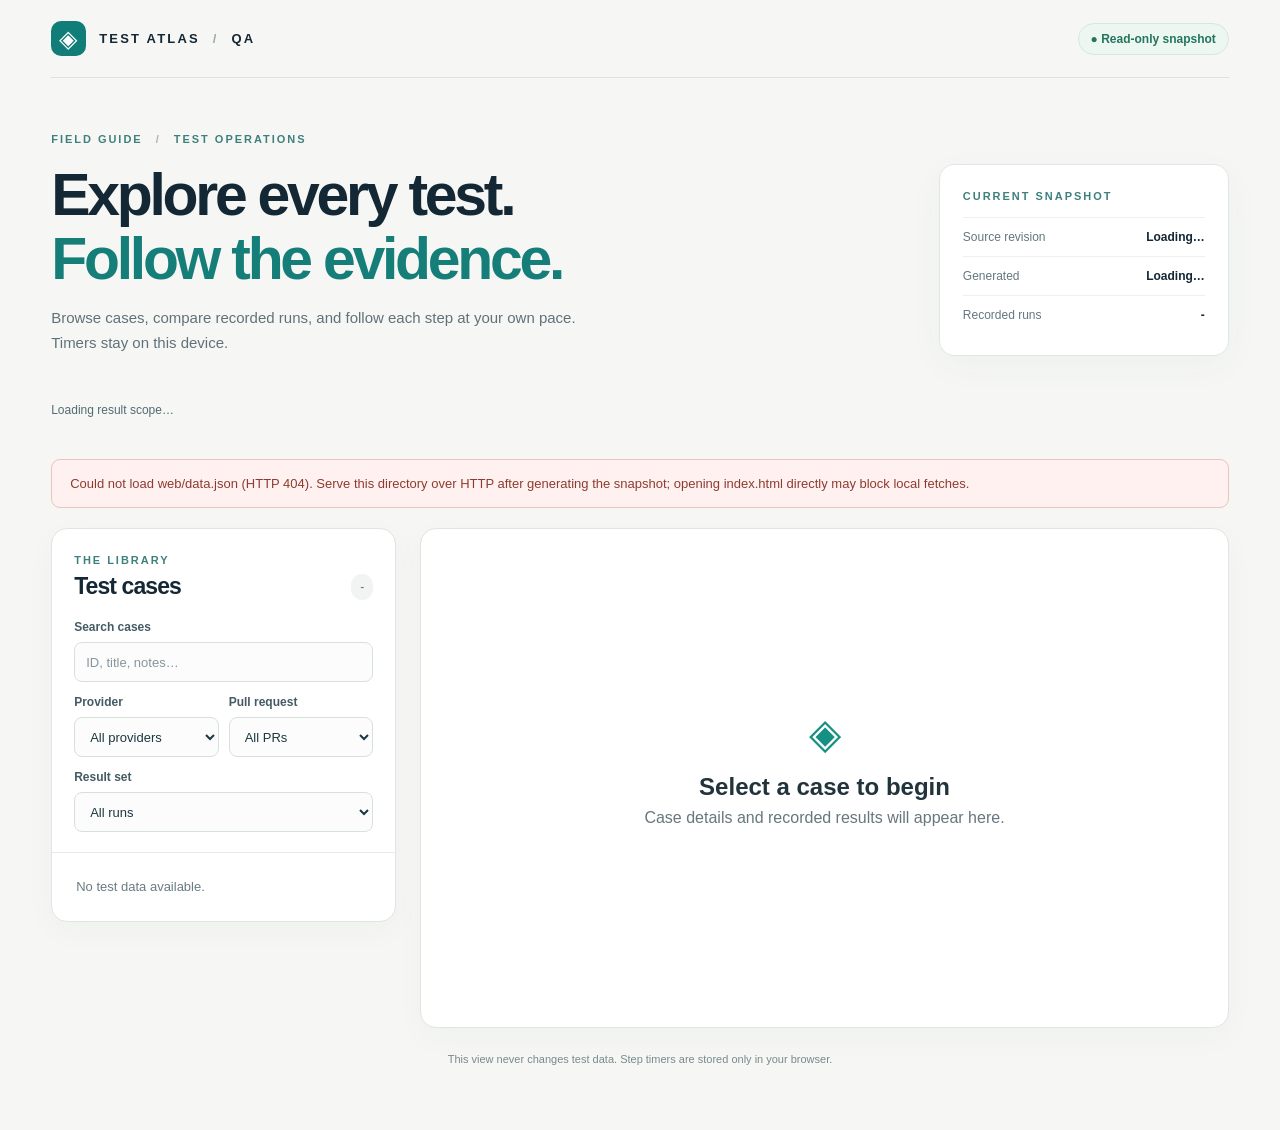
==== web/index.html @ 302cb07c "feat: establish Agent-Relay QA suite Add the Docker QA template, manual cases, static viewer, and ag" ====
<!doctype html>
<html lang="en">
  <head>
    <meta charset="utf-8" />
    <meta name="viewport" content="width=device-width, initial-scale=1" />
    <meta name="color-scheme" content="light" />
    <title>Test case explorer</title>
    <link rel="stylesheet" href="./style.css" />
    <script src="./app.js" defer></script>
  </head>
  <body>
    <div class="page-shell">
      <header class="site-header">
        <div class="brand"><span class="brand-icon" aria-hidden="true">◈</span><span>TEST ATLAS <span class="brand-separator">/</span> QA</span></div>
        <span class="read-only">● Read-only snapshot</span>
      </header>

      <main>
        <section class="hero" aria-labelledby="page-title">
          <div>
            <p class="eyebrow">FIELD GUIDE <span aria-hidden="true">/</span> TEST OPERATIONS</p>
            <h1 id="page-title">Explore every test.<br /><em>Follow the evidence.</em></h1>
            <p class="hero-description">Browse cases, compare recorded runs, and follow each step at your own pace. Timers stay on this device.</p>
          </div>
          <div class="snapshot-card" aria-label="Snapshot information">
            <span class="card-kicker">CURRENT SNAPSHOT</span>
            <dl>
              <div><dt>Source revision</dt><dd id="source-revision">Loading…</dd></div>
              <div><dt>Generated</dt><dd id="generated-at">Loading…</dd></div>
              <div><dt>Recorded runs</dt><dd id="run-count">-</dd></div>
            </dl>
          </div>
        </section>

        <p class="scope-note" id="result-scope" aria-live="polite">Loading result scope…</p>
        <section class="summary" aria-label="Status summary" id="summary"></section>

        <div id="load-error" class="load-error" role="alert" hidden></div>
        <div class="workspace">
          <aside class="sidebar" aria-labelledby="case-heading">
            <div class="sidebar-heading"><div><p class="eyebrow">THE LIBRARY</p><h2 id="case-heading">Test cases</h2></div><span id="case-count" class="count">-</span></div>
            <div class="filters">
              <label for="search">Search cases</label>
              <input id="search" type="search" placeholder="ID, title, notes…" autocomplete="off" />
              <div class="filter-row">
                <div><label for="provider">Provider</label><select id="provider"><option value="">All providers</option></select></div>
                <div><label for="pr">Pull request</label><select id="pr"><option value="">All PRs</option></select></div>
              </div>
              <label for="run">Result set</label>
              <select id="run"><option value="">All runs</option></select>
            </div>
            <div id="case-list" class="case-list" aria-label="Filtered test cases"><p class="placeholder">Loading test cases…</p></div>
          </aside>

          <article class="detail" id="detail" aria-label="Selected test case">
            <div class="detail-empty"><span aria-hidden="true">◈</span><h2>Select a case to begin</h2><p>Case details and recorded results will appear here.</p></div>
          </article>
        </div>
        <p class="page-note">This view never changes test data. Step timers are stored only in your browser.</p>
      </main>
    </div>
    <div class="sr-only" id="announcement" role="status" aria-live="polite"></div>
  </body>
</html>
---- web/style.css ----
:root {
  color-scheme: light;
  font-family: "Avenir Next", Avenir, "Segoe UI", sans-serif;
  color: #142735;
  background: #f6f7f4;
  font-synthesis: none;
}

* { box-sizing: border-box; }
body { margin: 0; min-width: 320px; }
button, input, select { font: inherit; }
button { cursor: pointer; }
button:disabled { cursor: default; opacity: .48; }
:focus-visible { outline: 3px solid #087c82; outline-offset: 3px; }
[hidden] { display: none !important; }

.page-shell { max-width: 1560px; margin: auto; padding: 0 clamp(20px, 4vw, 72px) 40px; }
.site-header { height: 78px; display: flex; align-items: center; justify-content: space-between; border-bottom: 1px solid #dbe2df; gap: 16px; }
.brand { display: flex; align-items: center; gap: 13px; font-size: 13px; font-weight: 800; letter-spacing: .17em; white-space: nowrap; }
.brand-icon { width: 35px; height: 35px; display: grid; place-items: center; border-radius: 10px; color: white; background: #117d78; font-size: 24px; font-weight: 400; line-height: 1; }
.brand-separator { margin: 0 7px; color: #99a9a9; }
.read-only { border: 1px solid #d5e8df; border-radius: 50px; padding: 8px 12px; color: #24755e; background: #edf7f1; font-size: 12px; font-weight: 700; white-space: nowrap; }

.hero { display: grid; grid-template-columns: minmax(0, 1fr) 290px; align-items: end; gap: 40px; padding: 55px 0 45px; }
.eyebrow, .card-kicker { margin: 0; color: #3e807e; font-size: 11px; font-weight: 800; letter-spacing: .18em; text-transform: uppercase; }
.hero .eyebrow span { margin: 0 8px; color: #a6b7b0; }
h1, h2, h3, h4, p { overflow-wrap: anywhere; }
h1 { margin: 18px 0 15px; font-size: clamp(38px, 4.6vw, 66px); letter-spacing: -.055em; line-height: 1.09; font-weight: 750; }
h1 em { color: #167e78; font-style: normal; }
.hero-description { max-width: 540px; margin: 0; color: #60717a; line-height: 1.65; font-size: 15px; }
.snapshot-card { padding: 21px 23px; background: white; border: 1px solid #e0e7e3; border-radius: 15px; box-shadow: 0 10px 35px #1f474a0a; }
.snapshot-card dl { margin: 13px 0 0; }
.snapshot-card dl > div { display: flex; justify-content: space-between; gap: 12px; padding: 12px 0; border-top: 1px solid #edf0ef; }
.snapshot-card dt { color: #647780; font-size: 12px; }
.snapshot-card dd { margin: 0; max-width: 160px; overflow-wrap: anywhere; text-align: right; font-size: 12px; font-weight: 700; }

.scope-note { margin: 0 0 12px; color: #526b72; font-size: 12px; line-height: 1.5; }
.summary { display: grid; grid-template-columns: repeat(auto-fit, minmax(145px, 1fr)); gap: 12px; margin-bottom: 28px; }
.summary-tile { display: flex; flex-direction: column; min-height: 89px; justify-content: space-between; padding: 15px 18px; border: 1px solid #e1e7e3; border-radius: 12px; background: white; }
.summary-label { color: #64747c; font-size: 12px; font-weight: 700; }
.summary-number { font-size: 26px; line-height: 1; font-variant-numeric: tabular-nums; }
.summary-pass .summary-number { color: #147b57; }
.summary-fail .summary-number { color: #bd493e; }
.summary-partial .summary-number { color: #8a641b; }
.summary-history .summary-number { color: #147c79; }
.summary-blocked .summary-number { color: #a46a1c; }
.summary-not-in-build .summary-number { color: #67768e; }
.summary-unrecorded .summary-number { color: #67737a; }

.workspace { display: grid; grid-template-columns: minmax(280px, 345px) minmax(0, 1fr); align-items: start; gap: 24px; }
.sidebar, .detail { border: 1px solid #dee6e1; border-radius: 16px; background: white; box-shadow: 0 9px 32px #1f474a08; }
.sidebar { overflow: hidden; }
.sidebar-heading { display: flex; align-items: end; justify-content: space-between; gap: 12px; padding: 25px 22px 20px; }
.sidebar h2 { margin: 7px 0 0; font-size: 23px; letter-spacing: -.04em; }
.count { font-size: 12px; color: #5d7075; background: #f1f4f3; border-radius: 20px; padding: 6px 9px; white-space: nowrap; }
.filters { display: grid; gap: 8px; padding: 0 22px 20px; }
.filters label { color: #445b64; font-size: 12px; font-weight: 700; }
.filters input, .filters select { width: 100%; min-width: 0; height: 40px; padding: 0 11px; border: 1px solid #d7e1dc; border-radius: 8px; background: #fbfcfb; color: #1c3840; font-size: 13px; }
.filters input::placeholder { color: #87969c; }
.filter-row { display: grid; grid-template-columns: repeat(2, minmax(0, 1fr)); gap: 10px; margin: 5px 0; }
.filter-row > div { display: grid; gap: 8px; min-width: 0; }
.case-list { max-height: min(680px, 80vh); overflow: auto; border-top: 1px solid #e6ebe8; }
.case-item { width: 100%; display: grid; gap: 8px; padding: 18px 22px; border: 0; border-bottom: 1px solid #edf0ef; background: white; text-align: left; color: inherit; transition: background-color .15s ease; }
.case-item:hover { background: #f5faf7; }
.case-item[aria-pressed="true"] { background: #ecf7f3; box-shadow: inset 3px 0 #128276; }
.case-item-top { display: flex; justify-content: space-between; align-items: center; gap: 8px; }
.case-id { color: #168179; font-size: 11px; font-weight: 800; letter-spacing: .11em; }
.case-title { font-size: 14px; font-weight: 750; line-height: 1.35; }
.case-meta { color: #708086; font-size: 11px; line-height: 1.4; }
.badge { display: inline-flex; align-items: center; flex: none; width: fit-content; padding: 5px 8px; border-radius: 5px; font-size: 10px; font-weight: 800; line-height: 1.2; white-space: nowrap; }
.badge-pass { color: #166d4b; background: #e1f4e9; }
.badge-fail { color: #a64037; background: #fbeae6; }
.badge-blocked { color: #8d5b13; background: #fcf1d9; }
.badge-not-in-build { color: #566684; background: #edf0f8; }
.badge-partial { color: #805b18; background: #fcf1dc; }
.badge-history { color: #126f70; background: #e4f3f1; }
.badge-unrecorded { color: #64747c; background: #edf0f0; }
.placeholder { margin: 0; padding: 24px; color: #697c83; font-size: 13px; line-height: 1.5; }

.detail { min-height: 500px; padding: clamp(22px, 3vw, 42px); }
.detail-empty { display: grid; justify-items: center; align-content: center; min-height: 400px; text-align: center; color: #66777d; }
.detail-empty span { color: #159083; font-size: 42px; }
.detail-empty h2 { margin: 15px 0 0; color: #21343c; }
.detail-empty p { margin: 8px 0 0; }
.detail-top { display: flex; justify-content: space-between; align-items: center; gap: 12px; }
.detail-header h2 { margin: 14px 0 18px; font-size: clamp(28px, 3vw, 41px); line-height: 1.17; letter-spacing: -.04em; }
.coverage-note { margin: 13px 0 0; color: #647780; font-size: 12px; }
.pills { display: flex; flex-wrap: wrap; gap: 7px; }
.pill { padding: 7px 10px; border: 1px solid #dfe8e4; border-radius: 6px; background: #f8faf9; color: #49616a; font-size: 11px; font-weight: 700; }
.detail-section { margin-top: 35px; padding-top: 32px; border-top: 1px solid #e8edeb; }
.section-heading { margin-bottom: 20px; }
.section-heading h3 { margin: 7px 0 0; font-size: 21px; letter-spacing: -.03em; }
.fields { display: grid; gap: 15px; margin: 0; }
.field { min-width: 0; }
.field-label { margin-bottom: 5px; color: #687c81; font-size: 11px; font-weight: 750; text-transform: uppercase; letter-spacing: .07em; }
.field-value { margin: 0; color: #203740; font-size: 13px; line-height: 1.6; white-space: pre-wrap; overflow-wrap: anywhere; }
.code-value { padding: 12px 14px; border: 1px solid #e6ebea; border-radius: 8px; background: #f7f9f8; font-family: ui-monospace, SFMono-Regular, Consolas, monospace; font-size: 12px; }
.variant { padding: 22px; margin-top: 16px; border: 1px solid #dfe8e4; border-radius: 12px; }
.variant-heading { display: flex; justify-content: space-between; align-items: start; gap: 16px; }
.variant-heading h4 { margin: 7px 0 9px; font-size: 18px; letter-spacing: -.025em; }
.button { padding: 9px 12px; border-radius: 7px; border: 1px solid transparent; font-size: 11px; font-weight: 800; line-height: 1.25; }
.button-outline { color: #15796e; background: #f3faf7; border-color: #cce7dd; }
.button-outline:hover:not(:disabled) { background: #e5f5ee; }
.button-primary { color: white; background: #157e75; }
.button-primary:hover:not(:disabled) { background: #0c625b; }
.button-quiet { color: #4a656b; background: #edf1ef; }
.button-quiet:hover:not(:disabled) { background: #e0e9e5; }
.steps { list-style: none; margin: 18px 0 0; padding: 0; }
.step { padding: 19px 0; border-top: 1px solid #e9eeeb; }
.step-heading { display: flex; align-items: start; gap: 11px; }
.step-number { display: grid; place-items: center; flex: none; width: 23px; height: 23px; border-radius: 6px; background: #e5f3ee; color: #127467; font-size: 11px; font-weight: 800; }
.step-action { padding-top: 2px; font-size: 13px; font-weight: 750; line-height: 1.55; white-space: pre-wrap; }
.step-fields { display: grid; grid-template-columns: repeat(3, minmax(0, 1fr)); gap: 13px; margin: 15px 0 0 34px; }
.step-fields .field:nth-child(n+4) { grid-column: 1 / -1; }
.timer { display: flex; align-items: center; flex-wrap: wrap; gap: 8px; margin: 16px 0 0 34px; }
.timer-readout { font-size: 12px; font-weight: 750; color: #227569; font-variant-numeric: tabular-nums; }
.timer-started { flex-basis: 100%; font-size: 11px; color: #687a80; }
.cleanup { padding: 14px 16px; border-radius: 8px; background: #f5f8f6; font-size: 12px; }
.cleanup strong { color: #28756d; }
.cleanup p { margin: 6px 0 0; white-space: pre-wrap; line-height: 1.6; }
.result-card { margin: 12px 0; padding: 18px; border: 1px solid #e1e8e5; border-radius: 10px; }
.result-heading { display: flex; align-items: center; justify-content: space-between; gap: 12px; padding-bottom: 14px; border-bottom: 1px solid #edf0ee; font-size: 12px; overflow-wrap: anywhere; }
.result-fields { margin-top: 14px; }
.evidence-links { display: grid; gap: 5px; }
.evidence-links a { width: fit-content; color: #116d70; text-decoration: underline; text-underline-offset: 2px; }
.evidence-links a:hover { color: #084b50; }
.run-coverage { padding: 16px; border-radius: 10px; background: #f6f9f7; }
.run-coverage h4 { margin: 0 0 10px; font-size: 13px; }
.run-coverage-row { display: flex; flex-wrap: wrap; align-items: center; gap: 9px 16px; padding: 10px 0; border-top: 1px solid #e4ebe7; font-size: 12px; overflow-wrap: anywhere; }
.run-coverage-row > :first-child { flex: 1 1 170px; font-weight: 700; }
.coverage-count { color: #60757b; }
.manifest { margin-top: 16px; padding: 13px 16px; border: 1px solid #e1e8e5; border-radius: 8px; font-size: 12px; }
.manifest summary { cursor: pointer; font-weight: 750; }
.manifest pre { overflow: auto; margin: 14px 0 0; white-space: pre-wrap; overflow-wrap: anywhere; font-size: 11px; }
.muted { color: #687a80; font-size: 13px; line-height: 1.6; }
.load-error { padding: 14px 18px; margin: 0 0 20px; border: 1px solid #edc3bb; border-radius: 9px; background: #fff1ef; color: #8e3b31; font-size: 13px; line-height: 1.5; overflow-wrap: anywhere; }
.page-note { padding: 14px 0; color: #78898b; font-size: 11px; text-align: center; }
.sr-only { position: absolute; width: 1px; height: 1px; padding: 0; margin: -1px; overflow: hidden; clip: rect(0, 0, 0, 0); white-space: nowrap; border: 0; }

@media (max-width: 900px) {
  .workspace { grid-template-columns: minmax(230px, 300px) minmax(0, 1fr); gap: 14px; }
  .detail { padding: 24px; }
  .variant { padding: 16px; }
  .variant-heading { flex-wrap: wrap; }
}
@media (max-width: 680px) {
  .site-header { height: 66px; }
  .read-only { font-size: 10px; padding: 7px 9px; }
  .hero { display: block; padding: 35px 0 25px; }
  .snapshot-card { margin-top: 25px; }
  .summary { grid-template-columns: repeat(2, minmax(0, 1fr)); gap: 8px; }
  .summary-tile { min-height: 75px; padding: 12px; }
  .workspace { display: block; }
  .sidebar { margin-bottom: 18px; }
  .case-list { max-height: 310px; }
  .detail { min-height: 250px; }
  .step-fields { grid-template-columns: repeat(2, minmax(0, 1fr)); }
  .step-fields .field:nth-child(n+4) { grid-column: 1 / -1; }
}
@media (max-width: 400px) {
  .brand { font-size: 11px; letter-spacing: .09em; }
  .read-only { display: none; }
  .step-fields { grid-template-columns: 1fr; }
  .step-fields .field:nth-child(n+4) { grid-column: auto; }
}
@media (prefers-reduced-motion: reduce) { .case-item { transition: none; } }
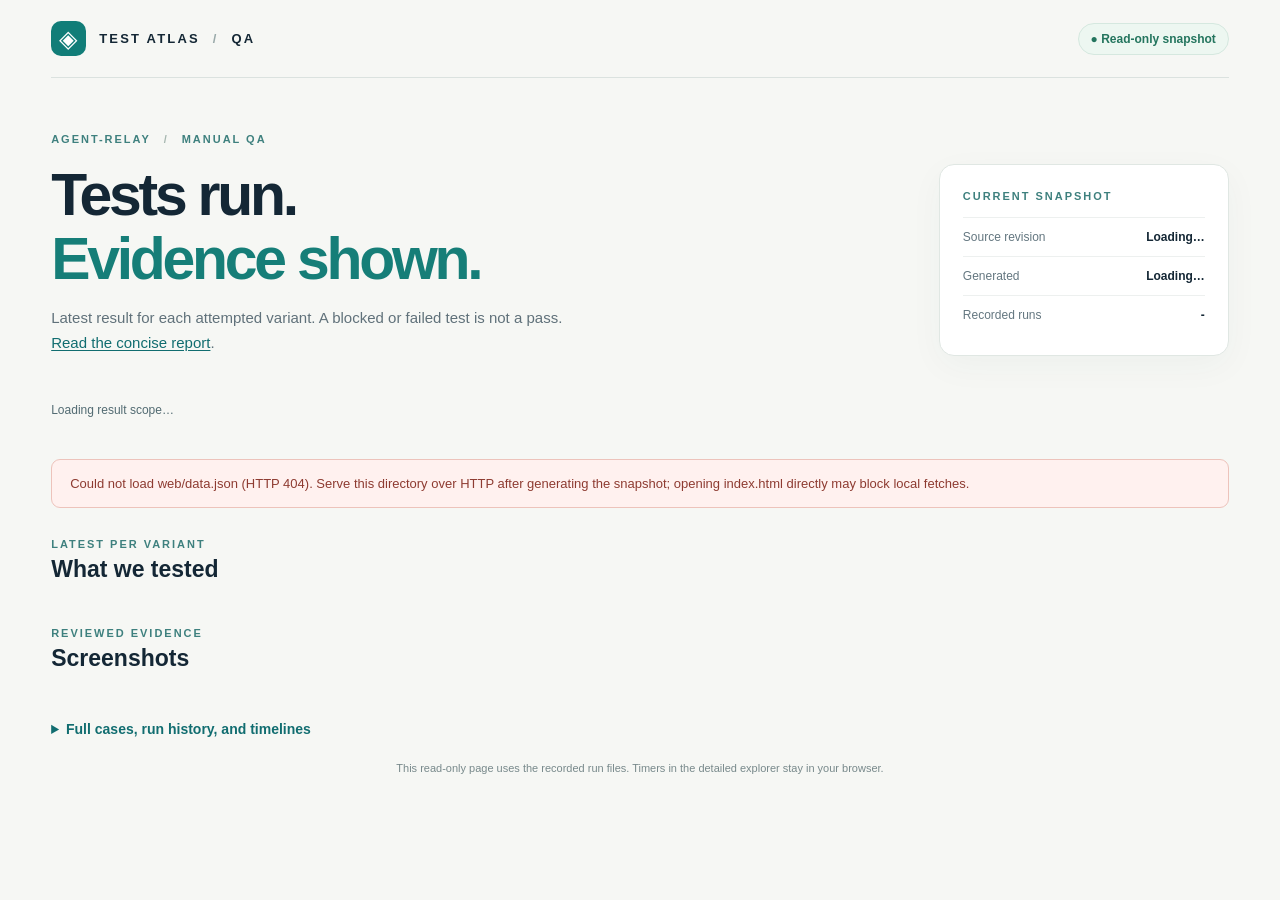
==== commit fd4bc1f4: "feat: summarize QA runs on Pages Coder Agents generated this concise report and read-only results vi" ====
--- a/web/index.html
+++ b/web/index.html
@@ -4,7 +4,7 @@
     <meta charset="utf-8" />
     <meta name="viewport" content="width=device-width, initial-scale=1" />
     <meta name="color-scheme" content="light" />
-    <title>Test case explorer</title>
+    <title>Agent-Relay QA results</title>
     <link rel="stylesheet" href="./style.css" />
     <script src="./app.js" defer></script>
   </head>
@@ -18,9 +18,9 @@
       <main>
         <section class="hero" aria-labelledby="page-title">
           <div>
-            <p class="eyebrow">FIELD GUIDE <span aria-hidden="true">/</span> TEST OPERATIONS</p>
-            <h1 id="page-title">Explore every test.<br /><em>Follow the evidence.</em></h1>
-            <p class="hero-description">Browse cases, compare recorded runs, and follow each step at your own pace. Timers stay on this device.</p>
+            <p class="eyebrow">AGENT-RELAY <span aria-hidden="true">/</span> MANUAL QA</p>
+            <h1 id="page-title">Tests run.<br /><em>Evidence shown.</em></h1>
+            <p class="hero-description">Latest result for each attempted variant. A blocked or failed test is not a pass. <a href="https://github.com/Emyrk/throw-away-qa/blob/main/RESULTS.md">Read the concise report</a>.</p>
           </div>
           <div class="snapshot-card" aria-label="Snapshot information">
             <span class="card-kicker">CURRENT SNAPSHOT</span>
@@ -34,29 +34,39 @@
 
         <p class="scope-note" id="result-scope" aria-live="polite">Loading result scope…</p>
         <section class="summary" aria-label="Status summary" id="summary"></section>
+        <div id="load-error" class="load-error" role="alert" hidden></div>
+        <section class="recent-results" aria-labelledby="recent-heading">
+          <div class="section-heading"><p class="eyebrow">LATEST PER VARIANT</p><h2 id="recent-heading">What we tested</h2></div>
+          <div id="recent-list" class="recent-list"></div>
+        </section>
+        <section class="screenshots" aria-labelledby="screenshots-heading">
+          <div class="section-heading"><p class="eyebrow">REVIEWED EVIDENCE</p><h2 id="screenshots-heading">Screenshots</h2></div>
+          <div id="screenshot-list" class="screenshot-list"></div>
+        </section>
+        <details class="explorer" id="explorer">
+          <summary>Full cases, run history, and timelines</summary>
+          <div class="workspace">
+            <aside class="sidebar" aria-labelledby="case-heading">
+              <div class="sidebar-heading"><div><p class="eyebrow">THE LIBRARY</p><h2 id="case-heading">Test cases</h2></div><span id="case-count" class="count">-</span></div>
+              <div class="filters">
+                <label for="search">Search cases</label>
+                <input id="search" type="search" placeholder="ID, title, notes…" autocomplete="off" />
+                <div class="filter-row">
+                  <div><label for="provider">Provider</label><select id="provider"><option value="">All providers</option></select></div>
+                  <div><label for="pr">Pull request</label><select id="pr"><option value="">All PRs</option></select></div>
+                </div>
+                <label for="run">Result set</label>
+                <select id="run"><option value="">All runs</option></select>
+              </div>
+              <div id="case-list" class="case-list" aria-label="Filtered test cases"><p class="placeholder">Loading test cases…</p></div>
+            </aside>
 
-        <div id="load-error" class="load-error" role="alert" hidden></div>
-        <div class="workspace">
-          <aside class="sidebar" aria-labelledby="case-heading">
-            <div class="sidebar-heading"><div><p class="eyebrow">THE LIBRARY</p><h2 id="case-heading">Test cases</h2></div><span id="case-count" class="count">-</span></div>
-            <div class="filters">
-              <label for="search">Search cases</label>
-              <input id="search" type="search" placeholder="ID, title, notes…" autocomplete="off" />
-              <div class="filter-row">
-                <div><label for="provider">Provider</label><select id="provider"><option value="">All providers</option></select></div>
-                <div><label for="pr">Pull request</label><select id="pr"><option value="">All PRs</option></select></div>
-              </div>
-              <label for="run">Result set</label>
-              <select id="run"><option value="">All runs</option></select>
-            </div>
-            <div id="case-list" class="case-list" aria-label="Filtered test cases"><p class="placeholder">Loading test cases…</p></div>
-          </aside>
-
-          <article class="detail" id="detail" aria-label="Selected test case">
-            <div class="detail-empty"><span aria-hidden="true">◈</span><h2>Select a case to begin</h2><p>Case details and recorded results will appear here.</p></div>
-          </article>
-        </div>
-        <p class="page-note">This view never changes test data. Step timers are stored only in your browser.</p>
+            <article class="detail" id="detail" aria-label="Selected test case">
+              <div class="detail-empty"><span aria-hidden="true">◈</span><h2>Select a case to begin</h2><p>Case details and recorded results will appear here.</p></div>
+            </article>
+          </div>
+        </details>
+        <p class="page-note">This read-only page uses the recorded run files. Timers in the detailed explorer stay in your browser.</p>
       </main>
     </div>
     <div class="sr-only" id="announcement" role="status" aria-live="polite"></div>
--- a/web/style.css
+++ b/web/style.css
@@ -28,6 +28,7 @@
 h1 { margin: 18px 0 15px; font-size: clamp(38px, 4.6vw, 66px); letter-spacing: -.055em; line-height: 1.09; font-weight: 750; }
 h1 em { color: #167e78; font-style: normal; }
 .hero-description { max-width: 540px; margin: 0; color: #60717a; line-height: 1.65; font-size: 15px; }
+.hero-description a { color: #116d70; text-underline-offset: 2px; }
 .snapshot-card { padding: 21px 23px; background: white; border: 1px solid #e0e7e3; border-radius: 15px; box-shadow: 0 10px 35px #1f474a0a; }
 .snapshot-card dl { margin: 13px 0 0; }
 .snapshot-card dl > div { display: flex; justify-content: space-between; gap: 12px; padding: 12px 0; border-top: 1px solid #edf0ef; }
@@ -36,6 +37,23 @@
 
 .scope-note { margin: 0 0 12px; color: #526b72; font-size: 12px; line-height: 1.5; }
 .summary { display: grid; grid-template-columns: repeat(auto-fit, minmax(145px, 1fr)); gap: 12px; margin-bottom: 28px; }
+.recent-results, .screenshots { margin: 30px 0; }
+.recent-results .section-heading, .screenshots .section-heading { margin-bottom: 14px; }
+.recent-results h2, .screenshots h2 { margin: 6px 0 0; font-size: 23px; }
+.recent-list { display: grid; grid-template-columns: repeat(auto-fit, minmax(280px, 1fr)); gap: 8px; }
+.recent-result { display: flex; flex-wrap: wrap; align-items: center; justify-content: space-between; gap: 5px 12px; min-height: 55px; padding: 12px 14px; border: 1px solid #e1e7e3; border-radius: 8px; background: white; color: inherit; text-align: left; }
+.recent-result:hover { background: #f5faf7; }
+.recent-title { font-size: 13px; font-weight: 750; }
+.recent-note { flex-basis: 100%; color: #526970; font-size: 11px; line-height: 1.45; }
+.screenshot-list { display: grid; grid-template-columns: repeat(auto-fit, minmax(280px, 1fr)); gap: 12px; }
+.screenshot { display: grid; align-content: start; gap: 9px; margin: 0; padding: 12px; border: 1px solid #e1e7e3; border-radius: 8px; background: white; }
+.screenshot a { display: block; }
+.screenshot img { display: block; width: 100%; height: auto; border-radius: 4px; }
+.screenshot figcaption, .screenshot-note { margin: 0; color: #526970; font-size: 12px; }
+.screenshot-note { grid-column: 1 / -1; }
+.explorer { margin: 35px 0 0; }
+.explorer > summary { width: fit-content; margin-bottom: 18px; color: #116d70; font-size: 14px; font-weight: 750; cursor: pointer; }
+.explorer:not([open]) > summary { margin-bottom: 0; }
 .summary-tile { display: flex; flex-direction: column; min-height: 89px; justify-content: space-between; padding: 15px 18px; border: 1px solid #e1e7e3; border-radius: 12px; background: white; }
 .summary-label { color: #64747c; font-size: 12px; font-weight: 700; }
 .summary-number { font-size: 26px; line-height: 1; font-variant-numeric: tabular-nums; }
@@ -66,6 +84,7 @@
 .case-item-top { display: flex; justify-content: space-between; align-items: center; gap: 8px; }
 .case-id { color: #168179; font-size: 11px; font-weight: 800; letter-spacing: .11em; }
 .case-title { font-size: 14px; font-weight: 750; line-height: 1.35; }
+.case-summary { color: #526970; font-size: 12px; line-height: 1.5; }
 .case-meta { color: #708086; font-size: 11px; line-height: 1.4; }
 .badge { display: inline-flex; align-items: center; flex: none; width: fit-content; padding: 5px 8px; border-radius: 5px; font-size: 10px; font-weight: 800; line-height: 1.2; white-space: nowrap; }
 .badge-pass { color: #166d4b; background: #e1f4e9; }
@@ -83,7 +102,8 @@
 .detail-empty h2 { margin: 15px 0 0; color: #21343c; }
 .detail-empty p { margin: 8px 0 0; }
 .detail-top { display: flex; justify-content: space-between; align-items: center; gap: 12px; }
-.detail-header h2 { margin: 14px 0 18px; font-size: clamp(28px, 3vw, 41px); line-height: 1.17; letter-spacing: -.04em; }
+.detail-header h2 { margin: 14px 0 10px; font-size: clamp(28px, 3vw, 41px); line-height: 1.17; letter-spacing: -.04em; }
+.case-description { margin: 0 0 18px; max-width: 70ch; color: #526970; font-size: 14px; line-height: 1.55; }
 .coverage-note { margin: 13px 0 0; color: #647780; font-size: 12px; }
 .pills { display: flex; flex-wrap: wrap; gap: 7px; }
 .pill { padding: 7px 10px; border: 1px solid #dfe8e4; border-radius: 6px; background: #f8faf9; color: #49616a; font-size: 11px; font-weight: 700; }
@@ -98,6 +118,7 @@
 .variant { padding: 22px; margin-top: 16px; border: 1px solid #dfe8e4; border-radius: 12px; }
 .variant-heading { display: flex; justify-content: space-between; align-items: start; gap: 16px; }
 .variant-heading h4 { margin: 7px 0 9px; font-size: 18px; letter-spacing: -.025em; }
+.variant-summary { max-width: 68ch; margin: 0 0 10px; color: #526970; font-size: 13px; line-height: 1.55; }
 .button { padding: 9px 12px; border-radius: 7px; border: 1px solid transparent; font-size: 11px; font-weight: 800; line-height: 1.25; }
 .button-outline { color: #15796e; background: #f3faf7; border-color: #cce7dd; }
 .button-outline:hover:not(:disabled) { background: #e5f5ee; }
@@ -132,6 +153,17 @@
 .manifest { margin-top: 16px; padding: 13px 16px; border: 1px solid #e1e8e5; border-radius: 8px; font-size: 12px; }
 .manifest summary { cursor: pointer; font-weight: 750; }
 .manifest pre { overflow: auto; margin: 14px 0 0; white-space: pre-wrap; overflow-wrap: anywhere; font-size: 11px; }
+.event-timeline { margin-top: 18px; padding-top: 16px; border-top: 1px solid #e4ebe7; }
+.event-timeline h4 { margin: 0 0 14px; font-size: 13px; }
+.event-list { list-style: none; margin: 0; padding: 0 0 0 17px; border-left: 2px solid #d2e8df; }
+.event-item { position: relative; padding: 0 0 16px 17px; }
+.event-item:last-child { padding-bottom: 0; }
+.event-item::before { content: ""; position: absolute; left: -23px; top: 4px; width: 9px; height: 9px; border-radius: 50%; background: #138076; }
+.event-heading { display: flex; flex-wrap: wrap; align-items: baseline; gap: 6px 12px; }
+.event-time { color: #175d59; font: 700 11px ui-monospace, SFMono-Regular, Consolas, monospace; overflow-wrap: anywhere; }
+.event-kind { color: #203740; font-size: 12px; text-transform: capitalize; }
+.event-summary { margin: 5px 0; color: #203740; font-size: 12px; line-height: 1.5; }
+.event-meta, .event-recorded { margin: 3px 0 0; color: #63787d; font-size: 11px; line-height: 1.4; overflow-wrap: anywhere; }
 .muted { color: #687a80; font-size: 13px; line-height: 1.6; }
 .load-error { padding: 14px 18px; margin: 0 0 20px; border: 1px solid #edc3bb; border-radius: 9px; background: #fff1ef; color: #8e3b31; font-size: 13px; line-height: 1.5; overflow-wrap: anywhere; }
 .page-note { padding: 14px 0; color: #78898b; font-size: 11px; text-align: center; }
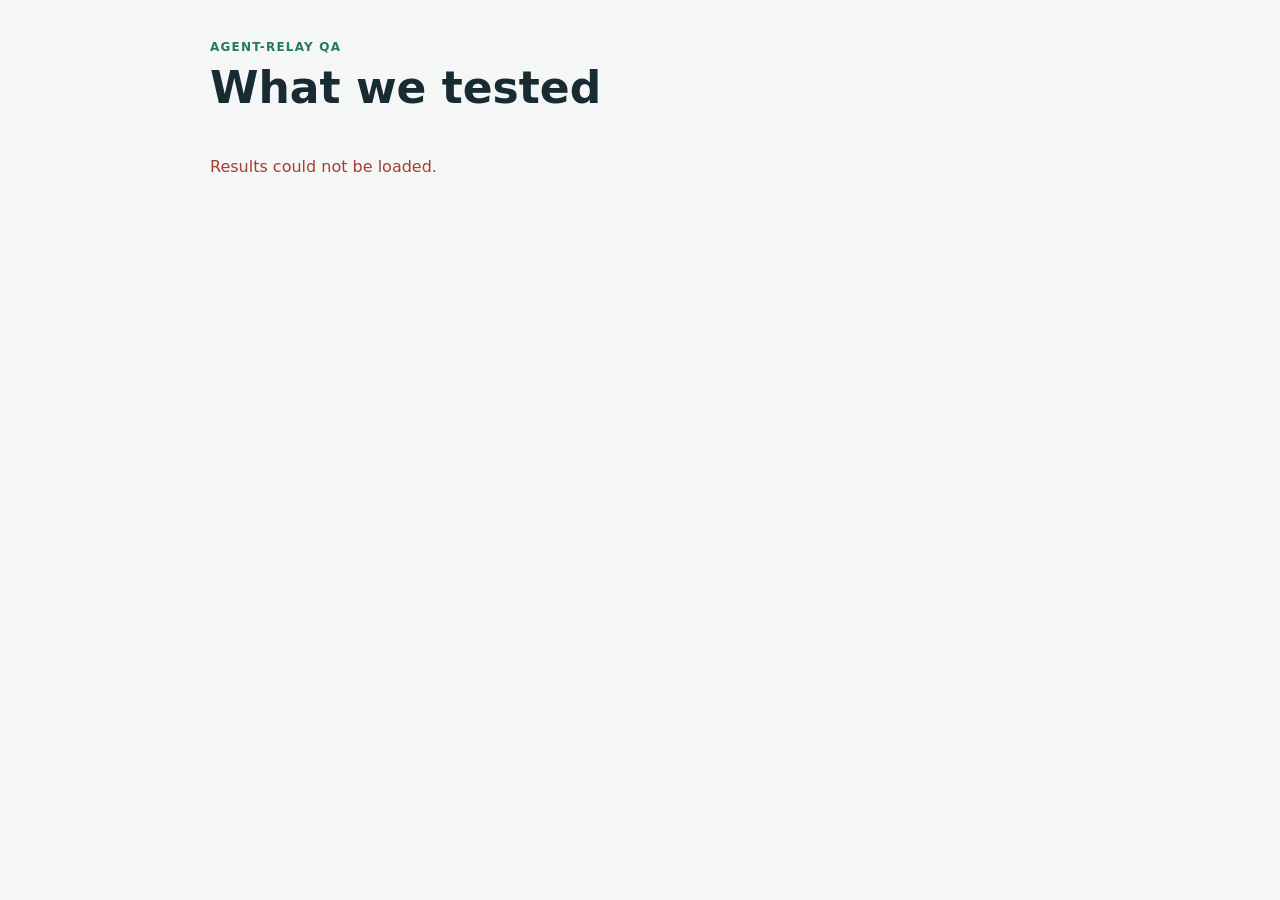
==== commit 18cf1ec2: "feat: simplify QA results page Coder Agents generated this update. Each tested variant now shows onl" ====
--- a/web/index.html
+++ b/web/index.html
@@ -3,72 +3,19 @@
   <head>
     <meta charset="utf-8" />
     <meta name="viewport" content="width=device-width, initial-scale=1" />
-    <meta name="color-scheme" content="light" />
-    <title>Agent-Relay QA results</title>
+    <title>Agent-Relay QA</title>
+    <link rel="icon" href="data:," />
     <link rel="stylesheet" href="./style.css" />
     <script src="./app.js" defer></script>
   </head>
   <body>
-    <div class="page-shell">
-      <header class="site-header">
-        <div class="brand"><span class="brand-icon" aria-hidden="true">◈</span><span>TEST ATLAS <span class="brand-separator">/</span> QA</span></div>
-        <span class="read-only">● Read-only snapshot</span>
+    <main class="page">
+      <header>
+        <p class="eyebrow">Agent-Relay QA</p>
+        <h1>What we tested</h1>
       </header>
-
-      <main>
-        <section class="hero" aria-labelledby="page-title">
-          <div>
-            <p class="eyebrow">AGENT-RELAY <span aria-hidden="true">/</span> MANUAL QA</p>
-            <h1 id="page-title">Tests run.<br /><em>Evidence shown.</em></h1>
-            <p class="hero-description">Latest result for each attempted variant. A blocked or failed test is not a pass. <a href="https://github.com/Emyrk/throw-away-qa/blob/main/RESULTS.md">Read the concise report</a>.</p>
-          </div>
-          <div class="snapshot-card" aria-label="Snapshot information">
-            <span class="card-kicker">CURRENT SNAPSHOT</span>
-            <dl>
-              <div><dt>Source revision</dt><dd id="source-revision">Loading…</dd></div>
-              <div><dt>Generated</dt><dd id="generated-at">Loading…</dd></div>
-              <div><dt>Recorded runs</dt><dd id="run-count">-</dd></div>
-            </dl>
-          </div>
-        </section>
-
-        <p class="scope-note" id="result-scope" aria-live="polite">Loading result scope…</p>
-        <section class="summary" aria-label="Status summary" id="summary"></section>
-        <div id="load-error" class="load-error" role="alert" hidden></div>
-        <section class="recent-results" aria-labelledby="recent-heading">
-          <div class="section-heading"><p class="eyebrow">LATEST PER VARIANT</p><h2 id="recent-heading">What we tested</h2></div>
-          <div id="recent-list" class="recent-list"></div>
-        </section>
-        <section class="screenshots" aria-labelledby="screenshots-heading">
-          <div class="section-heading"><p class="eyebrow">REVIEWED EVIDENCE</p><h2 id="screenshots-heading">Screenshots</h2></div>
-          <div id="screenshot-list" class="screenshot-list"></div>
-        </section>
-        <details class="explorer" id="explorer">
-          <summary>Full cases, run history, and timelines</summary>
-          <div class="workspace">
-            <aside class="sidebar" aria-labelledby="case-heading">
-              <div class="sidebar-heading"><div><p class="eyebrow">THE LIBRARY</p><h2 id="case-heading">Test cases</h2></div><span id="case-count" class="count">-</span></div>
-              <div class="filters">
-                <label for="search">Search cases</label>
-                <input id="search" type="search" placeholder="ID, title, notes…" autocomplete="off" />
-                <div class="filter-row">
-                  <div><label for="provider">Provider</label><select id="provider"><option value="">All providers</option></select></div>
-                  <div><label for="pr">Pull request</label><select id="pr"><option value="">All PRs</option></select></div>
-                </div>
-                <label for="run">Result set</label>
-                <select id="run"><option value="">All runs</option></select>
-              </div>
-              <div id="case-list" class="case-list" aria-label="Filtered test cases"><p class="placeholder">Loading test cases…</p></div>
-            </aside>
-
-            <article class="detail" id="detail" aria-label="Selected test case">
-              <div class="detail-empty"><span aria-hidden="true">◈</span><h2>Select a case to begin</h2><p>Case details and recorded results will appear here.</p></div>
-            </article>
-          </div>
-        </details>
-        <p class="page-note">This read-only page uses the recorded run files. Timers in the detailed explorer stay in your browser.</p>
-      </main>
-    </div>
-    <div class="sr-only" id="announcement" role="status" aria-live="polite"></div>
+      <div id="results" class="results" aria-live="polite"></div>
+      <p id="error" role="alert" hidden></p>
+    </main>
   </body>
 </html>
--- a/web/style.css
+++ b/web/style.css
@@ -1,198 +1,34 @@
 :root {
-  color-scheme: light;
-  font-family: "Avenir Next", Avenir, "Segoe UI", sans-serif;
-  color: #142735;
-  background: #f6f7f4;
-  font-synthesis: none;
+  font-family: system-ui, sans-serif;
+  color: #182b32;
+  background: #f5f7f6;
 }
 
 * { box-sizing: border-box; }
-body { margin: 0; min-width: 320px; }
-button, input, select { font: inherit; }
-button { cursor: pointer; }
-button:disabled { cursor: default; opacity: .48; }
-:focus-visible { outline: 3px solid #087c82; outline-offset: 3px; }
-[hidden] { display: none !important; }
+body { margin: 0; }
+.page { max-width: 900px; margin: 0 auto; padding: 40px 20px 64px; }
+.eyebrow { margin: 0; color: #287769; font-size: 12px; font-weight: 700; letter-spacing: .1em; text-transform: uppercase; }
+h1 { margin: 8px 0 28px; font-size: clamp(30px, 5vw, 44px); }
+.results { display: grid; gap: 12px; }
+.result { padding: 18px 20px; border: 1px solid #dfe7e3; border-radius: 10px; background: white; }
+.result-title { display: flex; align-items: center; justify-content: space-between; gap: 12px; }
+h2 { margin: 0; font-size: 18px; }
+.status { padding: 4px 9px; border-radius: 5px; font-size: 12px; font-weight: 700; text-transform: capitalize; }
+.status-pass { color: #176347; background: #e4f4e9; }
+.status-fail { color: #a43d34; background: #fcebe8; }
+.status-blocked { color: #865a15; background: #fff0d5; }
+.status-not-in-build { color: #4d5f80; background: #eaf0fa; }
+dl { display: grid; gap: 8px; margin: 14px 0 0; }
+dl > div { display: grid; grid-template-columns: 85px 1fr; gap: 12px; }
+dt { color: #506970; font-size: 13px; font-weight: 700; }
+dd { margin: 0; font-size: 14px; line-height: 1.45; }
+.result a { display: block; width: fit-content; max-width: 100%; margin-top: 16px; }
+.result img { display: block; max-width: 100%; height: auto; border-radius: 5px; }
+#error { color: #a43d34; }
+:focus-visible { outline: 3px solid #287769; outline-offset: 3px; }
 
-.page-shell { max-width: 1560px; margin: auto; padding: 0 clamp(20px, 4vw, 72px) 40px; }
-.site-header { height: 78px; display: flex; align-items: center; justify-content: space-between; border-bottom: 1px solid #dbe2df; gap: 16px; }
-.brand { display: flex; align-items: center; gap: 13px; font-size: 13px; font-weight: 800; letter-spacing: .17em; white-space: nowrap; }
-.brand-icon { width: 35px; height: 35px; display: grid; place-items: center; border-radius: 10px; color: white; background: #117d78; font-size: 24px; font-weight: 400; line-height: 1; }
-.brand-separator { margin: 0 7px; color: #99a9a9; }
-.read-only { border: 1px solid #d5e8df; border-radius: 50px; padding: 8px 12px; color: #24755e; background: #edf7f1; font-size: 12px; font-weight: 700; white-space: nowrap; }
-
-.hero { display: grid; grid-template-columns: minmax(0, 1fr) 290px; align-items: end; gap: 40px; padding: 55px 0 45px; }
-.eyebrow, .card-kicker { margin: 0; color: #3e807e; font-size: 11px; font-weight: 800; letter-spacing: .18em; text-transform: uppercase; }
-.hero .eyebrow span { margin: 0 8px; color: #a6b7b0; }
-h1, h2, h3, h4, p { overflow-wrap: anywhere; }
-h1 { margin: 18px 0 15px; font-size: clamp(38px, 4.6vw, 66px); letter-spacing: -.055em; line-height: 1.09; font-weight: 750; }
-h1 em { color: #167e78; font-style: normal; }
-.hero-description { max-width: 540px; margin: 0; color: #60717a; line-height: 1.65; font-size: 15px; }
-.hero-description a { color: #116d70; text-underline-offset: 2px; }
-.snapshot-card { padding: 21px 23px; background: white; border: 1px solid #e0e7e3; border-radius: 15px; box-shadow: 0 10px 35px #1f474a0a; }
-.snapshot-card dl { margin: 13px 0 0; }
-.snapshot-card dl > div { display: flex; justify-content: space-between; gap: 12px; padding: 12px 0; border-top: 1px solid #edf0ef; }
-.snapshot-card dt { color: #647780; font-size: 12px; }
-.snapshot-card dd { margin: 0; max-width: 160px; overflow-wrap: anywhere; text-align: right; font-size: 12px; font-weight: 700; }
-
-.scope-note { margin: 0 0 12px; color: #526b72; font-size: 12px; line-height: 1.5; }
-.summary { display: grid; grid-template-columns: repeat(auto-fit, minmax(145px, 1fr)); gap: 12px; margin-bottom: 28px; }
-.recent-results, .screenshots { margin: 30px 0; }
-.recent-results .section-heading, .screenshots .section-heading { margin-bottom: 14px; }
-.recent-results h2, .screenshots h2 { margin: 6px 0 0; font-size: 23px; }
-.recent-list { display: grid; grid-template-columns: repeat(auto-fit, minmax(280px, 1fr)); gap: 8px; }
-.recent-result { display: flex; flex-wrap: wrap; align-items: center; justify-content: space-between; gap: 5px 12px; min-height: 55px; padding: 12px 14px; border: 1px solid #e1e7e3; border-radius: 8px; background: white; color: inherit; text-align: left; }
-.recent-result:hover { background: #f5faf7; }
-.recent-title { font-size: 13px; font-weight: 750; }
-.recent-note { flex-basis: 100%; color: #526970; font-size: 11px; line-height: 1.45; }
-.screenshot-list { display: grid; grid-template-columns: repeat(auto-fit, minmax(280px, 1fr)); gap: 12px; }
-.screenshot { display: grid; align-content: start; gap: 9px; margin: 0; padding: 12px; border: 1px solid #e1e7e3; border-radius: 8px; background: white; }
-.screenshot a { display: block; }
-.screenshot img { display: block; width: 100%; height: auto; border-radius: 4px; }
-.screenshot figcaption, .screenshot-note { margin: 0; color: #526970; font-size: 12px; }
-.screenshot-note { grid-column: 1 / -1; }
-.explorer { margin: 35px 0 0; }
-.explorer > summary { width: fit-content; margin-bottom: 18px; color: #116d70; font-size: 14px; font-weight: 750; cursor: pointer; }
-.explorer:not([open]) > summary { margin-bottom: 0; }
-.summary-tile { display: flex; flex-direction: column; min-height: 89px; justify-content: space-between; padding: 15px 18px; border: 1px solid #e1e7e3; border-radius: 12px; background: white; }
-.summary-label { color: #64747c; font-size: 12px; font-weight: 700; }
-.summary-number { font-size: 26px; line-height: 1; font-variant-numeric: tabular-nums; }
-.summary-pass .summary-number { color: #147b57; }
-.summary-fail .summary-number { color: #bd493e; }
-.summary-partial .summary-number { color: #8a641b; }
-.summary-history .summary-number { color: #147c79; }
-.summary-blocked .summary-number { color: #a46a1c; }
-.summary-not-in-build .summary-number { color: #67768e; }
-.summary-unrecorded .summary-number { color: #67737a; }
-
-.workspace { display: grid; grid-template-columns: minmax(280px, 345px) minmax(0, 1fr); align-items: start; gap: 24px; }
-.sidebar, .detail { border: 1px solid #dee6e1; border-radius: 16px; background: white; box-shadow: 0 9px 32px #1f474a08; }
-.sidebar { overflow: hidden; }
-.sidebar-heading { display: flex; align-items: end; justify-content: space-between; gap: 12px; padding: 25px 22px 20px; }
-.sidebar h2 { margin: 7px 0 0; font-size: 23px; letter-spacing: -.04em; }
-.count { font-size: 12px; color: #5d7075; background: #f1f4f3; border-radius: 20px; padding: 6px 9px; white-space: nowrap; }
-.filters { display: grid; gap: 8px; padding: 0 22px 20px; }
-.filters label { color: #445b64; font-size: 12px; font-weight: 700; }
-.filters input, .filters select { width: 100%; min-width: 0; height: 40px; padding: 0 11px; border: 1px solid #d7e1dc; border-radius: 8px; background: #fbfcfb; color: #1c3840; font-size: 13px; }
-.filters input::placeholder { color: #87969c; }
-.filter-row { display: grid; grid-template-columns: repeat(2, minmax(0, 1fr)); gap: 10px; margin: 5px 0; }
-.filter-row > div { display: grid; gap: 8px; min-width: 0; }
-.case-list { max-height: min(680px, 80vh); overflow: auto; border-top: 1px solid #e6ebe8; }
-.case-item { width: 100%; display: grid; gap: 8px; padding: 18px 22px; border: 0; border-bottom: 1px solid #edf0ef; background: white; text-align: left; color: inherit; transition: background-color .15s ease; }
-.case-item:hover { background: #f5faf7; }
-.case-item[aria-pressed="true"] { background: #ecf7f3; box-shadow: inset 3px 0 #128276; }
-.case-item-top { display: flex; justify-content: space-between; align-items: center; gap: 8px; }
-.case-id { color: #168179; font-size: 11px; font-weight: 800; letter-spacing: .11em; }
-.case-title { font-size: 14px; font-weight: 750; line-height: 1.35; }
-.case-summary { color: #526970; font-size: 12px; line-height: 1.5; }
-.case-meta { color: #708086; font-size: 11px; line-height: 1.4; }
-.badge { display: inline-flex; align-items: center; flex: none; width: fit-content; padding: 5px 8px; border-radius: 5px; font-size: 10px; font-weight: 800; line-height: 1.2; white-space: nowrap; }
-.badge-pass { color: #166d4b; background: #e1f4e9; }
-.badge-fail { color: #a64037; background: #fbeae6; }
-.badge-blocked { color: #8d5b13; background: #fcf1d9; }
-.badge-not-in-build { color: #566684; background: #edf0f8; }
-.badge-partial { color: #805b18; background: #fcf1dc; }
-.badge-history { color: #126f70; background: #e4f3f1; }
-.badge-unrecorded { color: #64747c; background: #edf0f0; }
-.placeholder { margin: 0; padding: 24px; color: #697c83; font-size: 13px; line-height: 1.5; }
-
-.detail { min-height: 500px; padding: clamp(22px, 3vw, 42px); }
-.detail-empty { display: grid; justify-items: center; align-content: center; min-height: 400px; text-align: center; color: #66777d; }
-.detail-empty span { color: #159083; font-size: 42px; }
-.detail-empty h2 { margin: 15px 0 0; color: #21343c; }
-.detail-empty p { margin: 8px 0 0; }
-.detail-top { display: flex; justify-content: space-between; align-items: center; gap: 12px; }
-.detail-header h2 { margin: 14px 0 10px; font-size: clamp(28px, 3vw, 41px); line-height: 1.17; letter-spacing: -.04em; }
-.case-description { margin: 0 0 18px; max-width: 70ch; color: #526970; font-size: 14px; line-height: 1.55; }
-.coverage-note { margin: 13px 0 0; color: #647780; font-size: 12px; }
-.pills { display: flex; flex-wrap: wrap; gap: 7px; }
-.pill { padding: 7px 10px; border: 1px solid #dfe8e4; border-radius: 6px; background: #f8faf9; color: #49616a; font-size: 11px; font-weight: 700; }
-.detail-section { margin-top: 35px; padding-top: 32px; border-top: 1px solid #e8edeb; }
-.section-heading { margin-bottom: 20px; }
-.section-heading h3 { margin: 7px 0 0; font-size: 21px; letter-spacing: -.03em; }
-.fields { display: grid; gap: 15px; margin: 0; }
-.field { min-width: 0; }
-.field-label { margin-bottom: 5px; color: #687c81; font-size: 11px; font-weight: 750; text-transform: uppercase; letter-spacing: .07em; }
-.field-value { margin: 0; color: #203740; font-size: 13px; line-height: 1.6; white-space: pre-wrap; overflow-wrap: anywhere; }
-.code-value { padding: 12px 14px; border: 1px solid #e6ebea; border-radius: 8px; background: #f7f9f8; font-family: ui-monospace, SFMono-Regular, Consolas, monospace; font-size: 12px; }
-.variant { padding: 22px; margin-top: 16px; border: 1px solid #dfe8e4; border-radius: 12px; }
-.variant-heading { display: flex; justify-content: space-between; align-items: start; gap: 16px; }
-.variant-heading h4 { margin: 7px 0 9px; font-size: 18px; letter-spacing: -.025em; }
-.variant-summary { max-width: 68ch; margin: 0 0 10px; color: #526970; font-size: 13px; line-height: 1.55; }
-.button { padding: 9px 12px; border-radius: 7px; border: 1px solid transparent; font-size: 11px; font-weight: 800; line-height: 1.25; }
-.button-outline { color: #15796e; background: #f3faf7; border-color: #cce7dd; }
-.button-outline:hover:not(:disabled) { background: #e5f5ee; }
-.button-primary { color: white; background: #157e75; }
-.button-primary:hover:not(:disabled) { background: #0c625b; }
-.button-quiet { color: #4a656b; background: #edf1ef; }
-.button-quiet:hover:not(:disabled) { background: #e0e9e5; }
-.steps { list-style: none; margin: 18px 0 0; padding: 0; }
-.step { padding: 19px 0; border-top: 1px solid #e9eeeb; }
-.step-heading { display: flex; align-items: start; gap: 11px; }
-.step-number { display: grid; place-items: center; flex: none; width: 23px; height: 23px; border-radius: 6px; background: #e5f3ee; color: #127467; font-size: 11px; font-weight: 800; }
-.step-action { padding-top: 2px; font-size: 13px; font-weight: 750; line-height: 1.55; white-space: pre-wrap; }
-.step-fields { display: grid; grid-template-columns: repeat(3, minmax(0, 1fr)); gap: 13px; margin: 15px 0 0 34px; }
-.step-fields .field:nth-child(n+4) { grid-column: 1 / -1; }
-.timer { display: flex; align-items: center; flex-wrap: wrap; gap: 8px; margin: 16px 0 0 34px; }
-.timer-readout { font-size: 12px; font-weight: 750; color: #227569; font-variant-numeric: tabular-nums; }
-.timer-started { flex-basis: 100%; font-size: 11px; color: #687a80; }
-.cleanup { padding: 14px 16px; border-radius: 8px; background: #f5f8f6; font-size: 12px; }
-.cleanup strong { color: #28756d; }
-.cleanup p { margin: 6px 0 0; white-space: pre-wrap; line-height: 1.6; }
-.result-card { margin: 12px 0; padding: 18px; border: 1px solid #e1e8e5; border-radius: 10px; }
-.result-heading { display: flex; align-items: center; justify-content: space-between; gap: 12px; padding-bottom: 14px; border-bottom: 1px solid #edf0ee; font-size: 12px; overflow-wrap: anywhere; }
-.result-fields { margin-top: 14px; }
-.evidence-links { display: grid; gap: 5px; }
-.evidence-links a { width: fit-content; color: #116d70; text-decoration: underline; text-underline-offset: 2px; }
-.evidence-links a:hover { color: #084b50; }
-.run-coverage { padding: 16px; border-radius: 10px; background: #f6f9f7; }
-.run-coverage h4 { margin: 0 0 10px; font-size: 13px; }
-.run-coverage-row { display: flex; flex-wrap: wrap; align-items: center; gap: 9px 16px; padding: 10px 0; border-top: 1px solid #e4ebe7; font-size: 12px; overflow-wrap: anywhere; }
-.run-coverage-row > :first-child { flex: 1 1 170px; font-weight: 700; }
-.coverage-count { color: #60757b; }
-.manifest { margin-top: 16px; padding: 13px 16px; border: 1px solid #e1e8e5; border-radius: 8px; font-size: 12px; }
-.manifest summary { cursor: pointer; font-weight: 750; }
-.manifest pre { overflow: auto; margin: 14px 0 0; white-space: pre-wrap; overflow-wrap: anywhere; font-size: 11px; }
-.event-timeline { margin-top: 18px; padding-top: 16px; border-top: 1px solid #e4ebe7; }
-.event-timeline h4 { margin: 0 0 14px; font-size: 13px; }
-.event-list { list-style: none; margin: 0; padding: 0 0 0 17px; border-left: 2px solid #d2e8df; }
-.event-item { position: relative; padding: 0 0 16px 17px; }
-.event-item:last-child { padding-bottom: 0; }
-.event-item::before { content: ""; position: absolute; left: -23px; top: 4px; width: 9px; height: 9px; border-radius: 50%; background: #138076; }
-.event-heading { display: flex; flex-wrap: wrap; align-items: baseline; gap: 6px 12px; }
-.event-time { color: #175d59; font: 700 11px ui-monospace, SFMono-Regular, Consolas, monospace; overflow-wrap: anywhere; }
-.event-kind { color: #203740; font-size: 12px; text-transform: capitalize; }
-.event-summary { margin: 5px 0; color: #203740; font-size: 12px; line-height: 1.5; }
-.event-meta, .event-recorded { margin: 3px 0 0; color: #63787d; font-size: 11px; line-height: 1.4; overflow-wrap: anywhere; }
-.muted { color: #687a80; font-size: 13px; line-height: 1.6; }
-.load-error { padding: 14px 18px; margin: 0 0 20px; border: 1px solid #edc3bb; border-radius: 9px; background: #fff1ef; color: #8e3b31; font-size: 13px; line-height: 1.5; overflow-wrap: anywhere; }
-.page-note { padding: 14px 0; color: #78898b; font-size: 11px; text-align: center; }
-.sr-only { position: absolute; width: 1px; height: 1px; padding: 0; margin: -1px; overflow: hidden; clip: rect(0, 0, 0, 0); white-space: nowrap; border: 0; }
-
-@media (max-width: 900px) {
-  .workspace { grid-template-columns: minmax(230px, 300px) minmax(0, 1fr); gap: 14px; }
-  .detail { padding: 24px; }
-  .variant { padding: 16px; }
-  .variant-heading { flex-wrap: wrap; }
+@media (max-width: 520px) {
+  .page { padding: 28px 14px 48px; }
+  .result { padding: 16px; }
+  dl > div { grid-template-columns: 1fr; gap: 2px; }
 }
-@media (max-width: 680px) {
-  .site-header { height: 66px; }
-  .read-only { font-size: 10px; padding: 7px 9px; }
-  .hero { display: block; padding: 35px 0 25px; }
-  .snapshot-card { margin-top: 25px; }
-  .summary { grid-template-columns: repeat(2, minmax(0, 1fr)); gap: 8px; }
-  .summary-tile { min-height: 75px; padding: 12px; }
-  .workspace { display: block; }
-  .sidebar { margin-bottom: 18px; }
-  .case-list { max-height: 310px; }
-  .detail { min-height: 250px; }
-  .step-fields { grid-template-columns: repeat(2, minmax(0, 1fr)); }
-  .step-fields .field:nth-child(n+4) { grid-column: 1 / -1; }
-}
-@media (max-width: 400px) {
-  .brand { font-size: 11px; letter-spacing: .09em; }
-  .read-only { display: none; }
-  .step-fields { grid-template-columns: 1fr; }
-  .step-fields .field:nth-child(n+4) { grid-column: auto; }
-}
-@media (prefers-reduced-motion: reduce) { .case-item { transition: none; } }
